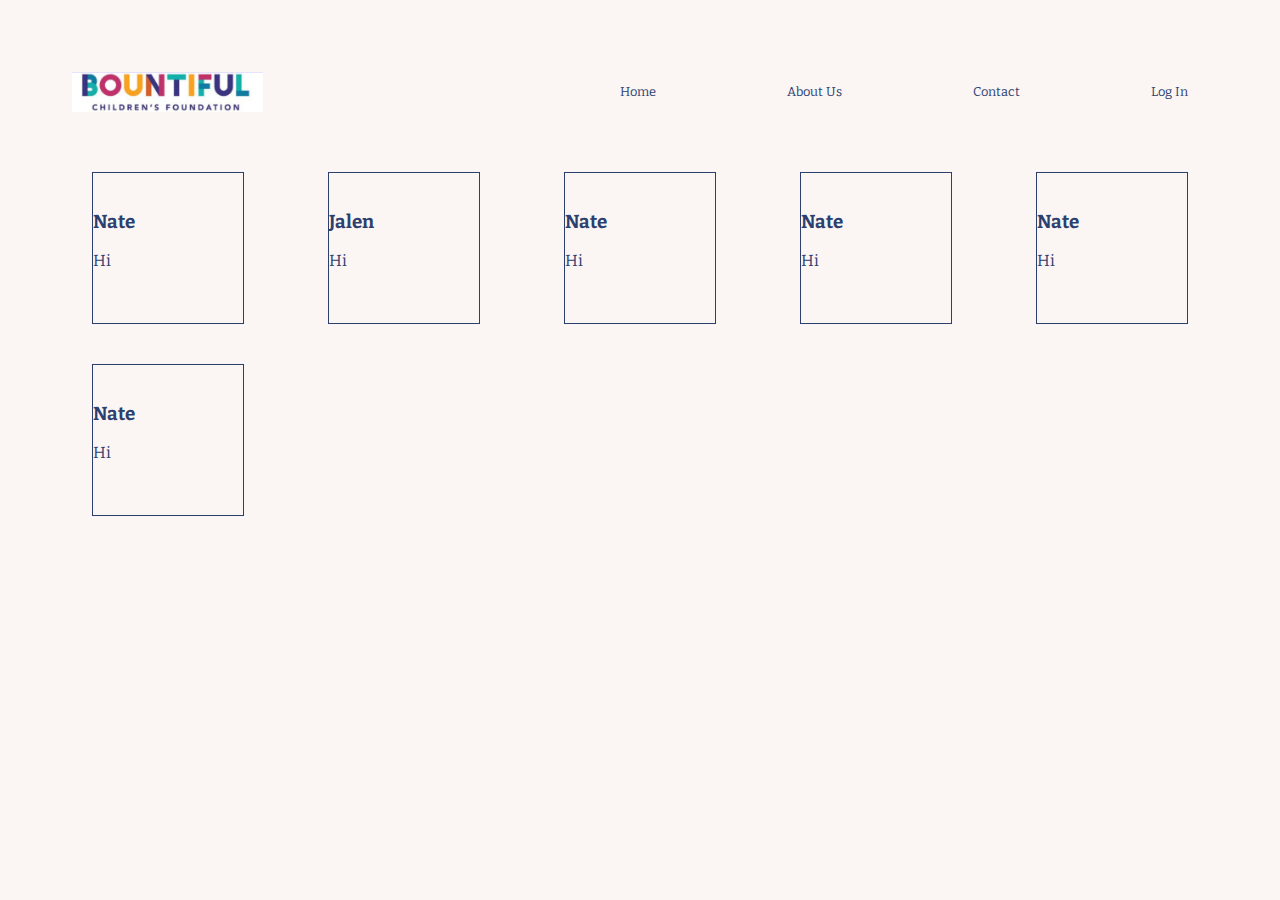
==== about.html @ 31533952 "WIP: About Page up. Waiting on Info" ====
<!DOCTYPE html>

<html lang="en">

<head>
    <title>BCF</title>
    <meta charset="UTF-8">
    <link rel="icon" href="./favicon.ico">
    <link rel="stylesheet" type="text/css" href="./CSS/index.css" />
    <link href="https://fonts.googleapis.com/css?family=Bitter&display=swap" rel="stylesheet">

</head>
<body>
    
    <div class="nav-bar">
        <nav class = "nav">
            <img src = "./Images/Logo.png">
            <div class="nav-items">
                <a href="index.html">Home</a>
                <a href="about.html">About Us</a>
                <a href="#">Contact</a>
                <div class = "login-dropdown">Log In</div>
                <!-- <div class="login-dropdown dropdown-hidden">
                    <a class="dropdown-link" href="https://lambdaschool.com/" target="_blank">Log In</a>
                    <a class="dropdown-link" href="https://www.google.com/" target="_blank">Sign Up</a>
                </div> --> 
            </div> 
        </nav>
    </div>

    <div class="about-us">
        <div class="person" data-person="1">
            <img>
            <h3>Nate</h3>
            <p>Hi</p>
        </div>
        <div class="person" data-person="2">
            <img>
            <h3>Jalen</h3>
            <p>Hi</p>
        </div>
        <div class="person" data-person="3">
            <img>
            <h3>Nate</h3>
            <p>Hi</p>
        </div>
        <div class="person" data-person="4">
            <img>
            <h3>Nate</h3>
            <p>Hi</p>
        </div>
        <div class="person" data-person="5">
            <img>
            <h3>Nate</h3>
            <p>Hi</p>
        </div>
        <div class="person" data-person="6">
            <img>
            <h3>Nate</h3>
            <p>Hi</p>
        </div>

    </div>
</body>
---- CSS/index.css ----
html {
  margin: 5%;
}
html body {
  font-family: 'Bitter', serif;
  display: flex;
  flex-flow: column nowrap;
  background-color: #FBF5F3;
  color: #2C406F;
}
@media (max-width: 500px) {
  html body {
    width: 100%;
  }
}
html body button {
  background-color: #B52020;
  color: #FBF5F3;
  padding: 15px 20px;
  border-radius: 10px;
  border: 1px solid #FBF5 F;
  font-size: 0.8rem;
  font-weight: bold;
  font-family: 'Bitter', serif;
  margin: 2%;
}
@media (max-width: 500px) {
  html body button {
    padding: 10px 35px;
    margin: 0;
  }
}
html body footer {
  padding-top: 10px;
  text-align: center;
  font-size: 0.6rem;
}
html body hr {
  display: block;
  height: 1px;
  border: 0;
  border-top: 1px solid #ccc;
  margin: 1em 0;
}
.nav-bar {
  margin-bottom: 40px;
}
@media (max-width: 500px) {
  .nav-bar {
    margin-bottom: 10px;
  }
}
.nav-bar .nav {
  width: auto;
  display: flex;
  flex-flow: row nowrap;
  justify-content: space-between;
  align-items: center;
}
@media (max-width: 500px) {
  .nav-bar .nav {
    flex-flow: column;
  }
}
.nav-bar .nav img {
  max-height: 40px;
  width: auto;
}
.nav-bar .nav .nav-items {
  width: 50%;
  display: flex;
  flex-flow: row;
  justify-content: space-between;
  padding: 0 20px;
  font-size: 0.8rem;
}
@media (max-width: 500px) {
  .nav-bar .nav .nav-items {
    flex-flow: column;
    align-items: center;
    justify-content: space-between;
  }
}
.nav-bar .nav .nav-items a {
  text-decoration: none;
  color: #2C406F;
}
@media (max-width: 500px) {
  .nav-bar .nav .nav-items a {
    padding: 5px;
  }
}
.nav-bar .nav .nav-items div {
  color: #2C406F;
}
.main-content {
  background-image: url("../Images/Group.png");
  background-repeat: no-repeat;
  background-size: 100% auto;
  height: 50%;
  margin-bottom: 10px;
}
@media (max-width: 500px) {
  .main-content {
    display: flex;
    flex-flow: column;
    align-items: center;
  }
}
.main-content h1 {
  color: #FBF5F3;
  padding: 0 3%;
}
@media (max-width: 500px) {
  .main-content h1 {
    font-size: 1.4rem;
  }
}
.main-content .btn-1 {
  padding: 0 2%;
}
@media (max-width: 500px) {
  .main-content .btn-1 {
    margin-top: 80px;
  }
}
.mission-statement {
  text-align: center;
  padding: 0 15%;
}
.mission-statement h2 {
  font-weight: bold;
}
.mission-statement p {
  font-size: 0.8rem;
}
.story-content {
  display: flex;
  flex-flow: row;
  justify-content: space-between;
  color: white;
}
@media (max-width: 500px) {
  .story-content {
    display: flex;
    flex-flow: column;
    align-items: center;
  }
}
.story-content div {
  width: 33%;
  text-align: center;
}
@media (max-width: 500px) {
  .story-content div {
    width: 85%;
    margin: 1%;
  }
}
.story-content .story-1 {
  background-image: url("../Images/danny-postma-336034-unsplash.jpg");
  background-repeat: no-repeat;
  background-size: 100% auto;
}
.story-content .story-2 {
  background-image: url("../Images/bruno-nascimento-255461-unsplash.jpg");
  background-repeat: no-repeat;
  background-size: 100% auto;
}
.story-content .story-3 {
  background-image: url("../Images/bailey-torres-677237-unsplash.jpg");
  background-repeat: no-repeat;
  background-size: 100% auto;
}
.more-content {
  display: flex;
  flex-flow: column;
  align-items: center;
  height: 10%;
  margin: 10px 0;
}
.more-content h5,
.more-content p {
  margin: 0;
}
.more-stories img {
  max-width: 100%;
}
.about-us {
  display: flex;
  flex-flow: row wrap;
  justify-content: space-between;
}
.about-us .person {
  border: 1px solid #2C406F;
  width: 150px;
  height: 150px;
  margin: 20px;
}
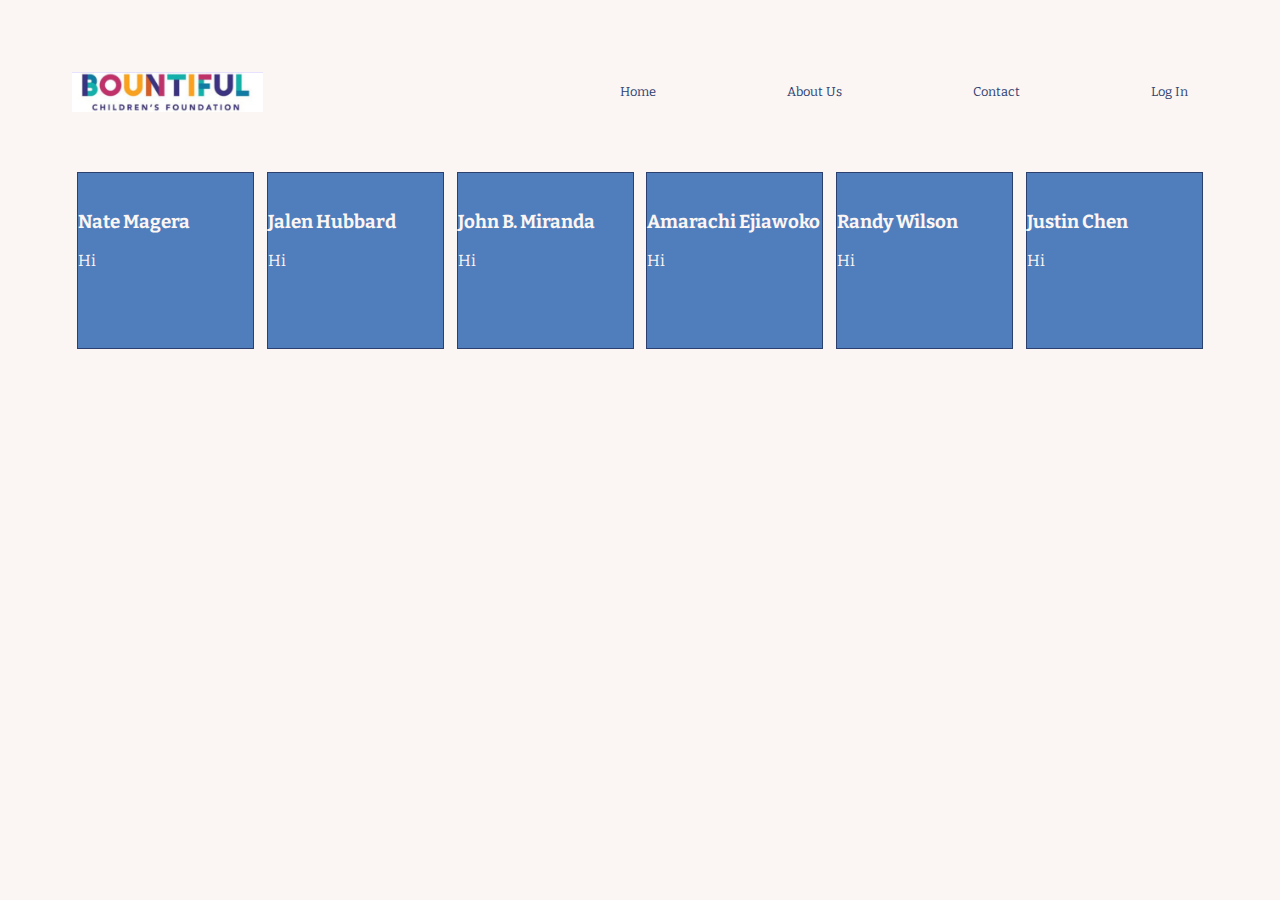
==== commit 6c15adfe: "WIP: About Page loaded" ====
--- a/about.html
+++ b/about.html
@@ -31,32 +31,32 @@
     <div class="about-us">
         <div class="person" data-person="1">
             <img>
-            <h3>Nate</h3>
+            <h3>Nate Magera</h3>
             <p>Hi</p>
         </div>
         <div class="person" data-person="2">
             <img>
-            <h3>Jalen</h3>
+            <h3>Jalen Hubbard</h3>
             <p>Hi</p>
         </div>
         <div class="person" data-person="3">
             <img>
-            <h3>Nate</h3>
+            <h3>John B. Miranda</h3>
             <p>Hi</p>
         </div>
         <div class="person" data-person="4">
             <img>
-            <h3>Nate</h3>
+            <h3>Amarachi Ejiawoko</h3>
             <p>Hi</p>
         </div>
         <div class="person" data-person="5">
             <img>
-            <h3>Nate</h3>
+            <h3>Randy Wilson</h3>
             <p>Hi</p>
         </div>
         <div class="person" data-person="6">
             <img>
-            <h3>Nate</h3>
+            <h3>Justin Chen</h3>
             <p>Hi</p>
         </div>
 
--- a/CSS/index.css
+++ b/CSS/index.css
@@ -140,6 +140,13 @@
   justify-content: space-between;
   color: white;
 }
+.story-content h2 {
+  margin: 15px 0;
+}
+.story-content p {
+  font-size: 0.8rem;
+  margin: 1.5px;
+}
 @media (max-width: 500px) {
   .story-content {
     display: flex;
@@ -149,11 +156,12 @@
 }
 .story-content div {
   width: 33%;
+  height: 250px;
   text-align: center;
 }
 @media (max-width: 500px) {
   .story-content div {
-    width: 85%;
+    width: 80%;
     margin: 1%;
   }
 }
@@ -193,7 +201,9 @@
 }
 .about-us .person {
   border: 1px solid #2C406F;
-  width: 150px;
-  height: 150px;
-  margin: 20px;
-}
+  width: 175px;
+  height: 175px;
+  margin: 20px 5px;
+  background-color: #507DBC;
+  color: #FBF5F3;
+}
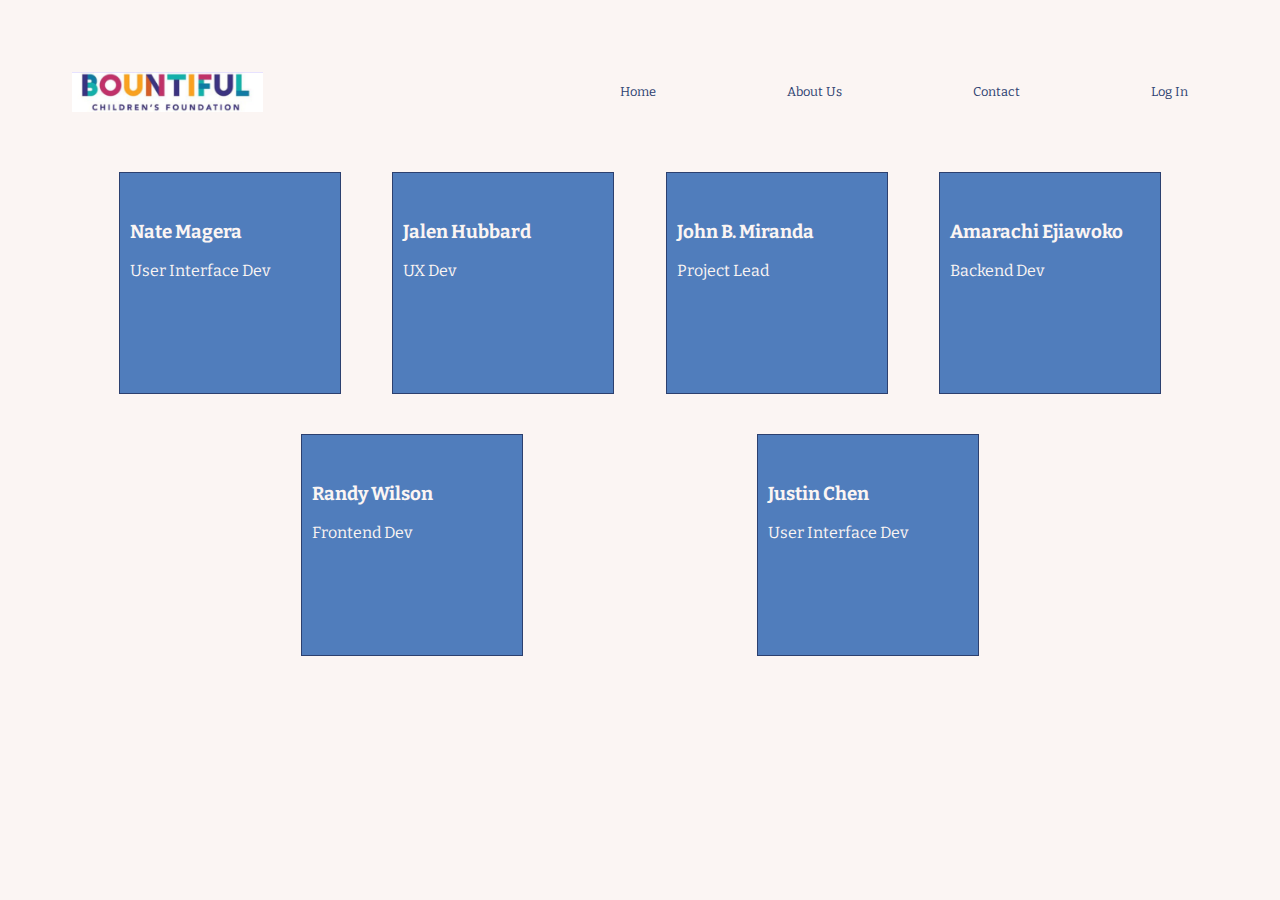
==== commit 3ca8f731: "WIP: Hover for stories working" ====
--- a/about.html
+++ b/about.html
@@ -32,32 +32,32 @@
         <div class="person" data-person="1">
             <img>
             <h3>Nate Magera</h3>
-            <p>Hi</p>
+            <p>User Interface Dev</p>
         </div>
         <div class="person" data-person="2">
             <img>
             <h3>Jalen Hubbard</h3>
-            <p>Hi</p>
+            <p>UX Dev</p>
         </div>
         <div class="person" data-person="3">
             <img>
             <h3>John B. Miranda</h3>
-            <p>Hi</p>
+            <p>Project Lead</p>
         </div>
         <div class="person" data-person="4">
             <img>
             <h3>Amarachi Ejiawoko</h3>
-            <p>Hi</p>
+            <p>Backend Dev</p>
         </div>
         <div class="person" data-person="5">
             <img>
             <h3>Randy Wilson</h3>
-            <p>Hi</p>
+            <p>Frontend Dev</p>
         </div>
         <div class="person" data-person="6">
             <img>
             <h3>Justin Chen</h3>
-            <p>Hi</p>
+            <p>User Interface Dev</p>
         </div>
 
     </div>
--- a/CSS/index.css
+++ b/CSS/index.css
@@ -90,8 +90,35 @@
     padding: 5px;
   }
 }
-.nav-bar .nav .nav-items div {
+.nav-bar .nav .nav-items a .dropdown {
+  z-index: 2;
+  position: absolute;
+  left: 25px;
+  cursor: pointer;
+}
+.nav-bar .nav .nav-items a .dropdown .dropdown-button {
   color: #2C406F;
+}
+.nav-bar .nav .nav-items a .dropdown .dropdown-button:hover {
+  color: red;
+}
+.nav-bar .nav .nav-items a .dropdown .dropdown-content {
+  width: 100%;
+  position: absolute;
+  display: flex;
+  flex-direction: column;
+  align-items: center;
+  margin-top: 10px;
+}
+.nav-bar .nav .nav-items a .dropdown .dropdown-link {
+  width: 100%;
+  text-align: center;
+  padding: 15px 0;
+  font-size: 18px;
+  text-decoration: none;
+}
+.nav-bar .nav .nav-items a .dropdown .dropdown-hidden {
+  display: none;
 }
 .main-content {
   background-image: url("../Images/Group.png");
@@ -138,7 +165,8 @@
   display: flex;
   flex-flow: row;
   justify-content: space-between;
-  color: white;
+  color: #FBF5F3;
+  margin-bottom: 10px;
 }
 .story-content h2 {
   margin: 15px 0;
@@ -156,8 +184,9 @@
 }
 .story-content div {
   width: 33%;
-  height: 250px;
-  text-align: center;
+  height: 141px;
+  text-align: center;
+  transition: 0.6s;
 }
 @media (max-width: 500px) {
   .story-content div {
@@ -170,15 +199,33 @@
   background-repeat: no-repeat;
   background-size: 100% auto;
 }
+.story-content .story-1:hover {
+  transform: scale(1.2);
+  background-image: url("../Images/danny-postma-336034-unsplash.jpg");
+  z-index: 1;
+  box-shadow: 2px 2px 2px #507DBC;
+}
 .story-content .story-2 {
   background-image: url("../Images/bruno-nascimento-255461-unsplash.jpg");
   background-repeat: no-repeat;
   background-size: 100% auto;
 }
+.story-content .story-2:hover {
+  transform: scale(1.2);
+  background-image: url("../Images/bruno-nascimento-255461-unsplash.jpg");
+  z-index: 1;
+  box-shadow: 2px 2px 2px #507DBC;
+}
 .story-content .story-3 {
   background-image: url("../Images/bailey-torres-677237-unsplash.jpg");
   background-repeat: no-repeat;
   background-size: 100% auto;
+}
+.story-content .story-3:hover {
+  transform: scale(1.2);
+  background-image: url("../Images/bailey-torres-677237-unsplash.jpg");
+  z-index: 1;
+  box-shadow: 2px 2px 2px #507DBC;
 }
 .more-content {
   display: flex;
@@ -197,12 +244,13 @@
 .about-us {
   display: flex;
   flex-flow: row wrap;
-  justify-content: space-between;
+  justify-content: space-evenly;
 }
 .about-us .person {
   border: 1px solid #2C406F;
-  width: 175px;
-  height: 175px;
+  padding: 10px;
+  width: 200px;
+  height: 200px;
   margin: 20px 5px;
   background-color: #507DBC;
   color: #FBF5F3;
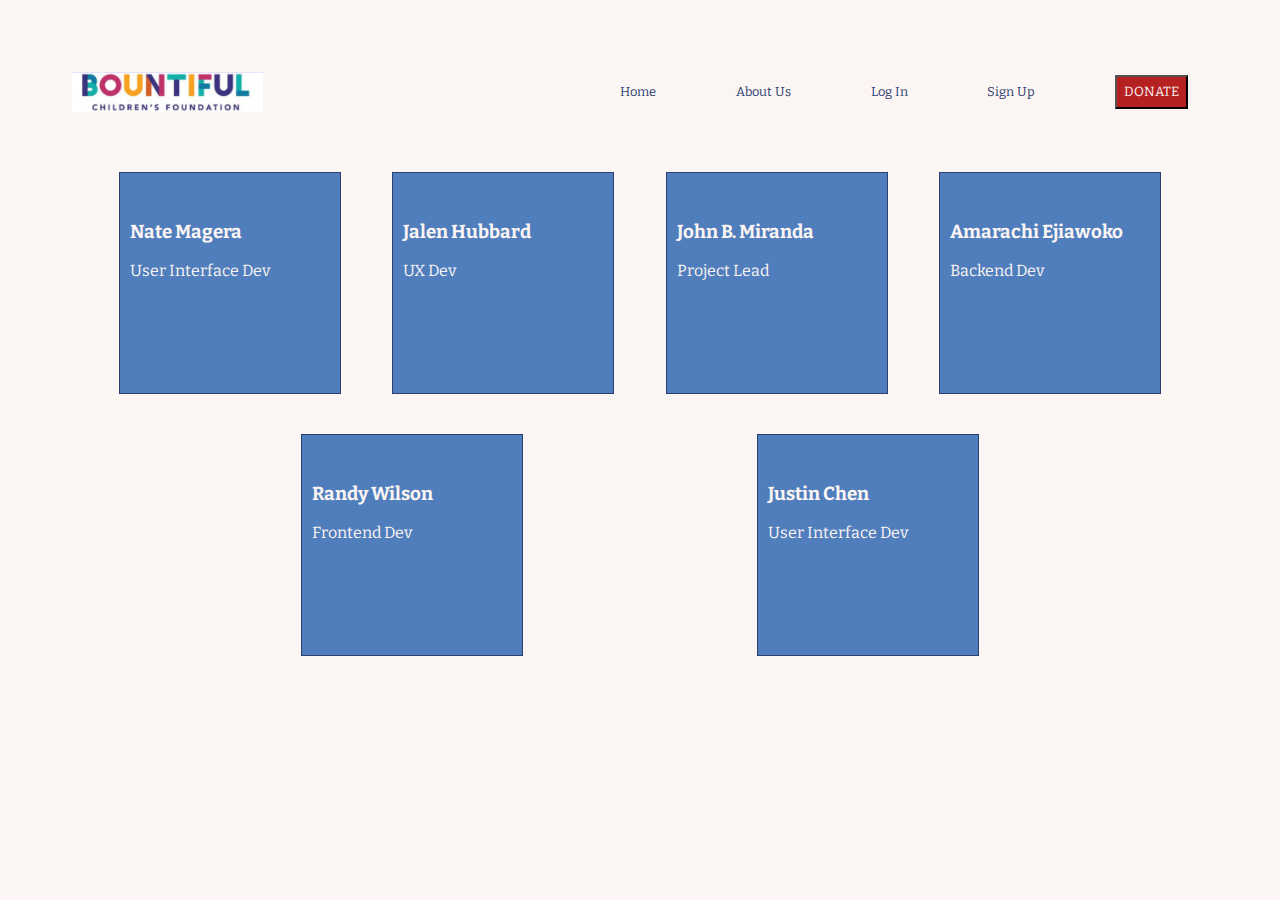
==== commit 7eefbd52: "WIP: Starting to incorporate JS" ====
--- a/about.html
+++ b/about.html
@@ -5,27 +5,33 @@
 <head>
     <title>BCF</title>
     <meta charset="UTF-8">
+    <meta name="viewport" content="width=device-width, initial-scale=1.0">
     <link rel="icon" href="./favicon.ico">
     <link rel="stylesheet" type="text/css" href="./CSS/index.css" />
+    <script src="JS/nav.js" async></script>
     <link href="https://fonts.googleapis.com/css?family=Bitter&display=swap" rel="stylesheet">
 
 </head>
+
 <body>
-    
     <div class="nav-bar">
-        <nav class = "nav">
-            <img src = "./Images/Logo.png">
-            <div class="nav-items">
-                <a href="index.html">Home</a>
-                <a href="about.html">About Us</a>
-                <a href="#">Contact</a>
-                <div class = "login-dropdown">Log In</div>
-                <!-- <div class="login-dropdown dropdown-hidden">
-                    <a class="dropdown-link" href="https://lambdaschool.com/" target="_blank">Log In</a>
-                    <a class="dropdown-link" href="https://www.google.com/" target="_blank">Sign Up</a>
-                </div> --> 
-            </div> 
-        </nav>
+    <nav class = "nav">
+        <img src = "./Images/Logo.png">
+        <div class="nav-items">
+            <a href="index.html">Home</a>
+            <a href="about.html">About Us</a>
+            <!-- <div class="dropdown"> -->
+            <a href="#">Log In</a>
+            <a href="#">Sign Up</a>
+            <button class = "donate">DONATE</button>
+                    <!-- <div class="dropdown-content dropdown-hidden">
+                        <a class="dropdown-link" href="https://lambdaschool.com/" target="_blank">Sign Up</a>
+                        <a class="dropdown-link" href="https://www.google.com/" target="_blank">Google</a>
+                        <a class="dropdown-link" href="https://developer.mozilla.org/en-US/" target="_blank">MDN</a> -->
+                    </div>
+                </div>
+        </div> 
+     </nav>
     </div>
 
     <div class="about-us">
--- a/CSS/index.css
+++ b/CSS/index.css
@@ -13,7 +13,13 @@
     width: 100%;
   }
 }
-html body button {
+html body .donate {
+  background-color: #B52020;
+  color: #fbf5f3;
+  padding: 7px;
+  font-family: 'Bitter', serif;
+}
+html body .tell-us {
   background-color: #B52020;
   color: #FBF5F3;
   padding: 15px 20px;
@@ -25,15 +31,23 @@
   margin: 2%;
 }
 @media (max-width: 500px) {
-  html body button {
+  html body .tell-us {
     padding: 10px 35px;
     margin: 0;
   }
+}
+html body button:hover {
+  background-color: #011638;
 }
 html body footer {
   padding-top: 10px;
   text-align: center;
   font-size: 0.6rem;
+}
+html body footer:hover {
+  transform: scale(1.2);
+  z-index: 1;
+  box-shadow: 2px 2px 2px #507DBC;
 }
 html body hr {
   display: block;
@@ -71,6 +85,7 @@
   display: flex;
   flex-flow: row;
   justify-content: space-between;
+  align-items: center;
   padding: 0 20px;
   font-size: 0.8rem;
 }
@@ -90,36 +105,6 @@
     padding: 5px;
   }
 }
-.nav-bar .nav .nav-items a .dropdown {
-  z-index: 2;
-  position: absolute;
-  left: 25px;
-  cursor: pointer;
-}
-.nav-bar .nav .nav-items a .dropdown .dropdown-button {
-  color: #2C406F;
-}
-.nav-bar .nav .nav-items a .dropdown .dropdown-button:hover {
-  color: red;
-}
-.nav-bar .nav .nav-items a .dropdown .dropdown-content {
-  width: 100%;
-  position: absolute;
-  display: flex;
-  flex-direction: column;
-  align-items: center;
-  margin-top: 10px;
-}
-.nav-bar .nav .nav-items a .dropdown .dropdown-link {
-  width: 100%;
-  text-align: center;
-  padding: 15px 0;
-  font-size: 18px;
-  text-decoration: none;
-}
-.nav-bar .nav .nav-items a .dropdown .dropdown-hidden {
-  display: none;
-}
 .main-content {
   background-image: url("../Images/Group.png");
   background-repeat: no-repeat;
@@ -154,6 +139,7 @@
 .mission-statement {
   text-align: center;
   padding: 0 15%;
+  margin-bottom: 20px;
 }
 .mission-statement h2 {
   font-weight: bold;
@@ -169,7 +155,7 @@
   margin-bottom: 10px;
 }
 .story-content h2 {
-  margin: 15px 0;
+  margin: 25px 0;
 }
 .story-content p {
   font-size: 0.8rem;
@@ -186,6 +172,8 @@
   width: 33%;
   height: 141px;
   text-align: center;
+  -webkit-clip-path: polygon(50% 0%, 100% 41%, 100% 100%, 0 100%, 0 40%);
+  clip-path: polygon(50% 0%, 100% 41%, 100% 100%, 0 100%, 0 40%);
   transition: 0.6s;
 }
 @media (max-width: 500px) {
@@ -238,8 +226,16 @@
 .more-content p {
   margin: 0;
 }
+.more-stories {
+  height: 176.44px;
+}
 .more-stories img {
   max-width: 100%;
+}
+.more-stories:hover {
+  transform: scale(1.1);
+  z-index: 0;
+  box-shadow: 2px 2px 2px #507DBC;
 }
 .about-us {
   display: flex;
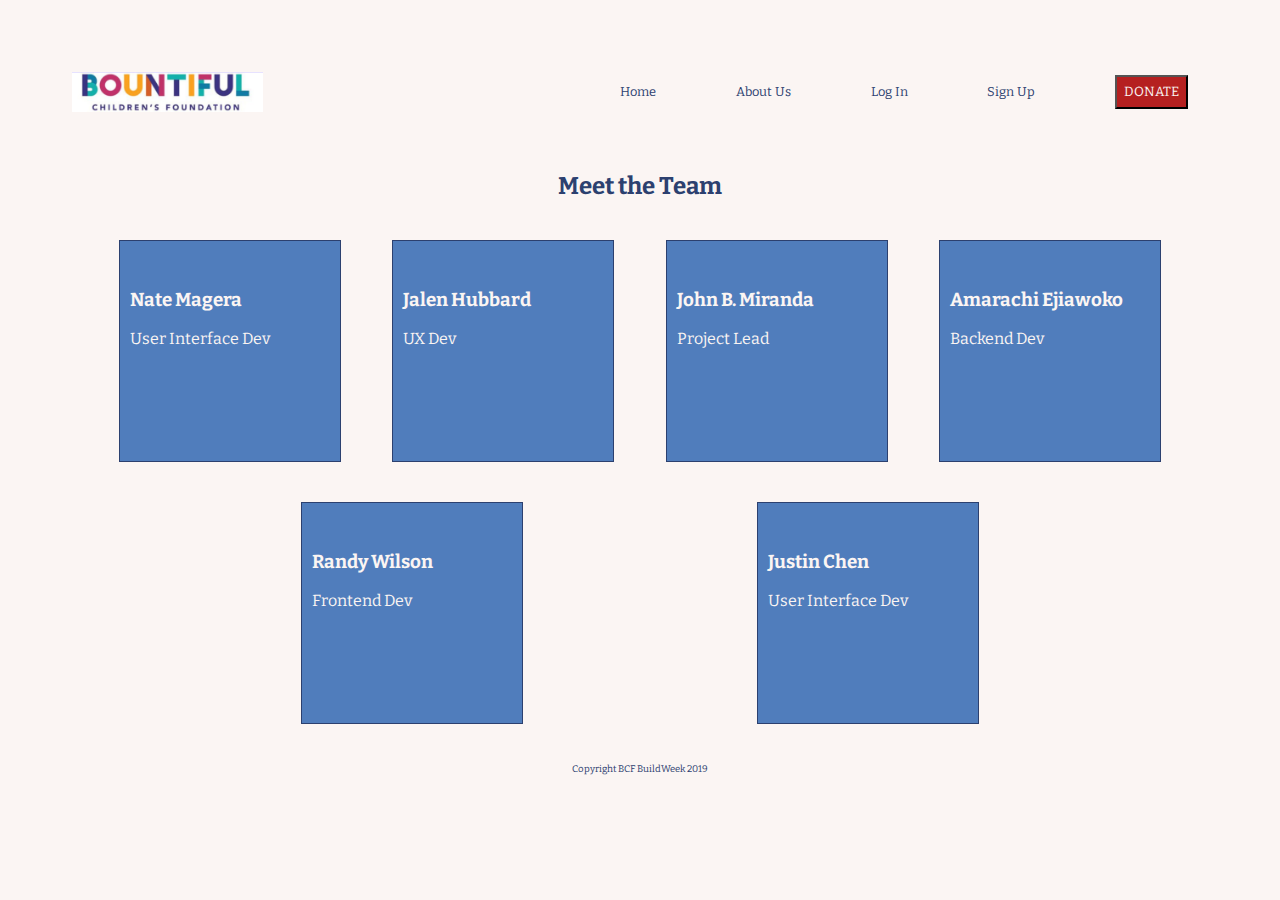
==== commit b103f3f6: "WIP: JS added. Working on image overlays" ====
--- a/about.html
+++ b/about.html
@@ -34,6 +34,8 @@
      </nav>
     </div>
 
+    <h2>Meet the Team</h2>
+
     <div class="about-us">
         <div class="person" data-person="1">
             <img>
@@ -67,4 +69,9 @@
         </div>
 
     </div>
+
+    <footer class="footer">
+            <p>Copyright BCF BuildWeek 2019</p>
+    </footer>
+
 </body>--- a/CSS/index.css
+++ b/CSS/index.css
@@ -43,11 +43,6 @@
   padding-top: 10px;
   text-align: center;
   font-size: 0.6rem;
-}
-html body footer:hover {
-  transform: scale(1.2);
-  z-index: 1;
-  box-shadow: 2px 2px 2px #507DBC;
 }
 html body hr {
   display: block;
@@ -172,8 +167,8 @@
   width: 33%;
   height: 141px;
   text-align: center;
-  -webkit-clip-path: polygon(50% 0%, 100% 41%, 100% 100%, 0 100%, 0 40%);
-  clip-path: polygon(50% 0%, 100% 41%, 100% 100%, 0 100%, 0 40%);
+  -webkit-clip-path: polygon(50% 0%, 100% 25%, 100% 100%, 0 100%, 0 25%);
+  clip-path: polygon(50% 0%, 100% 25%, 100% 100%, 0 100%, 0 25%);
   transition: 0.6s;
 }
 @media (max-width: 500px) {
@@ -222,9 +217,49 @@
   height: 10%;
   margin: 10px 0;
 }
+.more-content .button:hover {
+  color: #507DBC;
+}
 .more-content h5,
 .more-content p {
+  text-align: center;
   margin: 0;
+}
+.more-content .drop-content {
+  display: flex;
+  flex-flow: row nowrap;
+  justify-content: space-between;
+  color: #FBF5F3;
+}
+@media (max-width: 500px) {
+  .more-content .drop-content {
+    display: flex;
+    flex-flow: column;
+    align-items: center;
+  }
+}
+.more-content .drop-content div {
+  margin: 10px 20px;
+  background-color: #507DBC;
+  height: 150px;
+  width: 140px;
+}
+.more-content .drop-content div h3 {
+  padding: 0 10px;
+}
+.more-content .drop-content div p {
+  font-size: 0.8rem;
+  padding: 0 10px;
+  text-align: left;
+}
+.more-content .drop-content div:hover {
+  transform: scale(1.2);
+  background-color: #2C406F;
+  z-index: 1;
+  box-shadow: 2px 2px 2px #507DBC;
+}
+.more-content .dropdown-hidden {
+  display: none;
 }
 .more-stories {
   height: 176.44px;
@@ -234,8 +269,7 @@
 }
 .more-stories:hover {
   transform: scale(1.1);
-  z-index: 0;
-  box-shadow: 2px 2px 2px #507DBC;
+  z-index: 1;
 }
 .about-us {
   display: flex;
@@ -251,3 +285,6 @@
   background-color: #507DBC;
   color: #FBF5F3;
 }
+h2 {
+  text-align: center;
+}
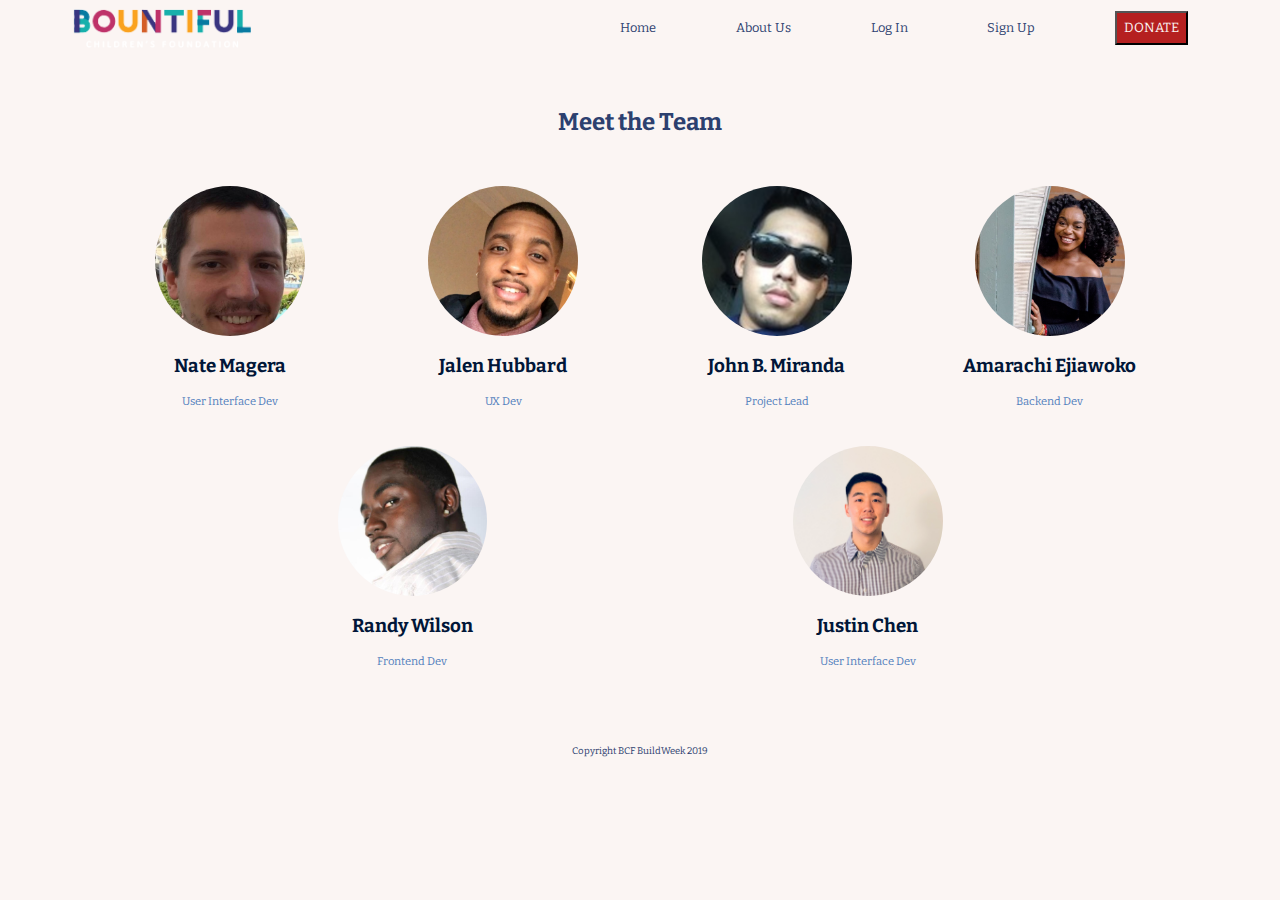
==== commit 55677105: "WIP: Landing and About us up and running, responsive. Pretty much finished" ====
--- a/about.html
+++ b/about.html
@@ -38,32 +38,32 @@
 
     <div class="about-us">
         <div class="person" data-person="1">
-            <img>
+            <img src="./Images/nate.png">
             <h3>Nate Magera</h3>
             <p>User Interface Dev</p>
         </div>
         <div class="person" data-person="2">
-            <img>
+            <img src="./Images/jalen.png">
             <h3>Jalen Hubbard</h3>
             <p>UX Dev</p>
         </div>
         <div class="person" data-person="3">
-            <img>
+            <img src="./Images/john.png">
             <h3>John B. Miranda</h3>
             <p>Project Lead</p>
         </div>
         <div class="person" data-person="4">
-            <img>
+            <img src="./Images/amarachi.png">
             <h3>Amarachi Ejiawoko</h3>
             <p>Backend Dev</p>
         </div>
         <div class="person" data-person="5">
-            <img>
+            <img src="./Images/randy.png">
             <h3>Randy Wilson</h3>
             <p>Frontend Dev</p>
         </div>
         <div class="person" data-person="6">
-            <img>
+            <img src = "Images/justin.jpg">
             <h3>Justin Chen</h3>
             <p>User Interface Dev</p>
         </div>
--- a/CSS/index.css
+++ b/CSS/index.css
@@ -1,5 +1,5 @@
 html {
-  margin: 5%;
+  margin: 0 5% 0 5%;
 }
 html body {
   font-family: 'Bitter', serif;
@@ -40,7 +40,7 @@
   background-color: #011638;
 }
 html body footer {
-  padding-top: 10px;
+  margin-top: 60px;
   text-align: center;
   font-size: 0.6rem;
 }
@@ -178,35 +178,35 @@
   }
 }
 .story-content .story-1 {
-  background-image: url("../Images/danny-postma-336034-unsplash.jpg");
+  background-image: url("../Images/story1.png");
   background-repeat: no-repeat;
   background-size: 100% auto;
 }
 .story-content .story-1:hover {
   transform: scale(1.2);
-  background-image: url("../Images/danny-postma-336034-unsplash.jpg");
+  background-image: url("../Images/story1.png");
   z-index: 1;
   box-shadow: 2px 2px 2px #507DBC;
 }
 .story-content .story-2 {
-  background-image: url("../Images/bruno-nascimento-255461-unsplash.jpg");
+  background-image: url("../Images/story2.png");
   background-repeat: no-repeat;
   background-size: 100% auto;
 }
 .story-content .story-2:hover {
   transform: scale(1.2);
-  background-image: url("../Images/bruno-nascimento-255461-unsplash.jpg");
+  background-image: url("../Images/story2.png");
   z-index: 1;
   box-shadow: 2px 2px 2px #507DBC;
 }
 .story-content .story-3 {
-  background-image: url("../Images/bailey-torres-677237-unsplash.jpg");
+  background-image: url("../Images/story3.png");
   background-repeat: no-repeat;
   background-size: 100% auto;
 }
 .story-content .story-3:hover {
   transform: scale(1.2);
-  background-image: url("../Images/bailey-torres-677237-unsplash.jpg");
+  background-image: url("../Images/story3.png");
   z-index: 1;
   box-shadow: 2px 2px 2px #507DBC;
 }
@@ -277,13 +277,28 @@
   justify-content: space-evenly;
 }
 .about-us .person {
-  border: 1px solid #2C406F;
+  display: flex;
+  flex-flow: column;
+  align-items: center;
   padding: 10px;
   width: 200px;
   height: 200px;
   margin: 20px 5px;
-  background-color: #507DBC;
-  color: #FBF5F3;
+  color: #011638;
+}
+.about-us .person img {
+  height: 150px;
+  border-radius: 50%;
+  transition: linear 0.1s;
+}
+.about-us .person img:hover {
+  box-shadow: 5px 5px 10px 1px #2C406F;
+  transform: scale(1.1);
+}
+.about-us .person p {
+  font-size: 0.7rem;
+  margin: 0;
+  color: #507DBC;
 }
 h2 {
   text-align: center;
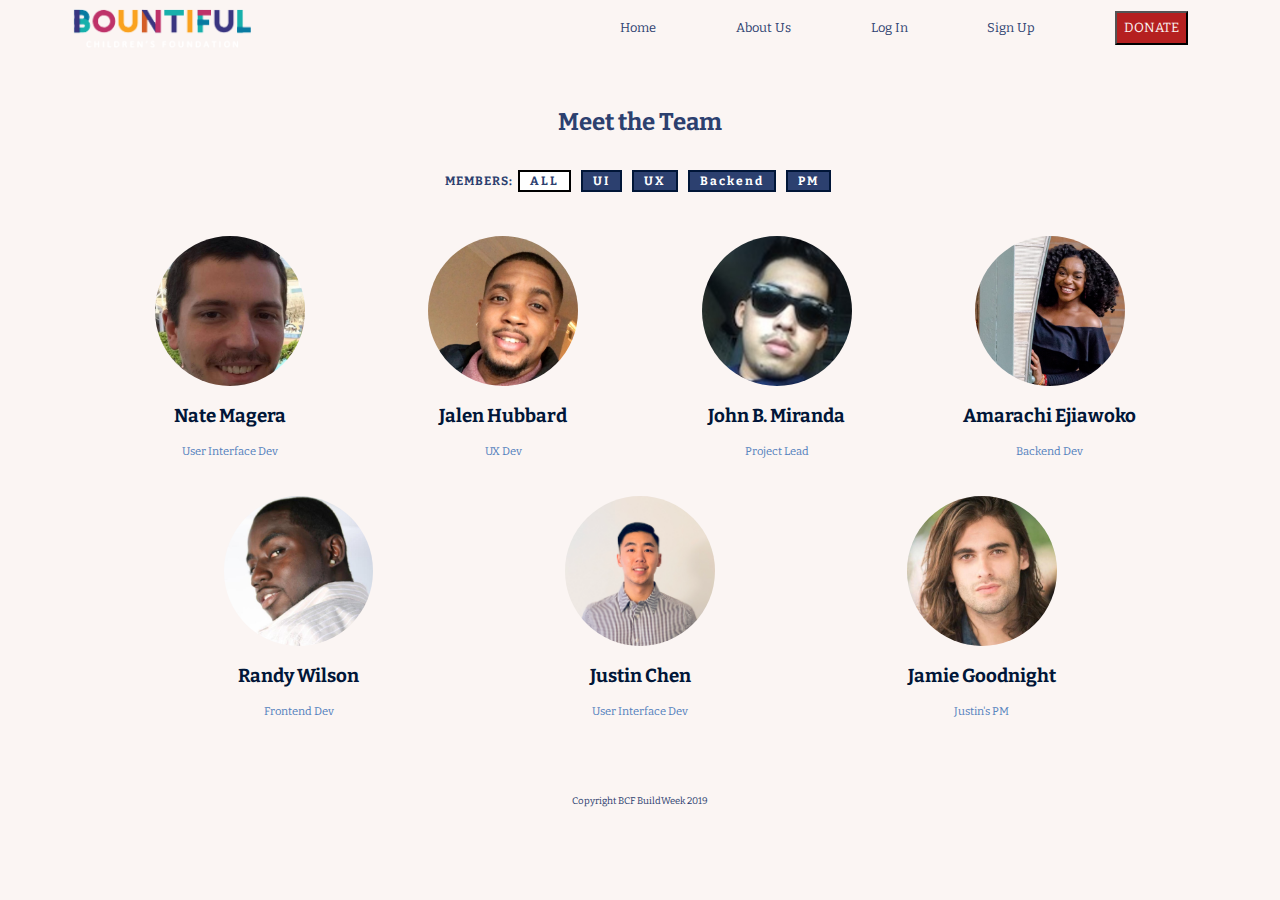
==== commit 202c8ecf: "JS Complete for About Page" ====
--- a/about.html
+++ b/about.html
@@ -8,7 +8,7 @@
     <meta name="viewport" content="width=device-width, initial-scale=1.0">
     <link rel="icon" href="./favicon.ico">
     <link rel="stylesheet" type="text/css" href="./CSS/index.css" />
-    <script src="JS/nav.js" async></script>
+    <script src="JS/global.js" async></script>
     <link href="https://fonts.googleapis.com/css?family=Bitter&display=swap" rel="stylesheet">
 
 </head>
@@ -36,36 +36,53 @@
 
     <h2>Meet the Team</h2>
 
+    <div class="tabs">
+        <div class="topics">
+          <span class="title">MEMBERS:</span>
+          <div data-person="all" class="tab active-tab">ALL</div>
+          <div data-person="ui" class="tab">UI</div>
+          <div data-person="ux" class="tab">UX</div>
+          <div data-person="be" class="tab">Backend</div>
+          <div data-person="pm" class="tab">PM</div>
+          <!-- -->
+        </div>
+    </div>
+
     <div class="about-us">
-        <div class="person" data-person="1">
+        <div class="person" data-person="ui">
             <img src="./Images/nate.png">
             <h3>Nate Magera</h3>
             <p>User Interface Dev</p>
         </div>
-        <div class="person" data-person="2">
+        <div class="person" data-person="ux">
             <img src="./Images/jalen.png">
             <h3>Jalen Hubbard</h3>
             <p>UX Dev</p>
         </div>
-        <div class="person" data-person="3">
+        <div class="person" data-person="pm">
             <img src="./Images/john.png">
             <h3>John B. Miranda</h3>
             <p>Project Lead</p>
         </div>
-        <div class="person" data-person="4">
+        <div class="person" data-person="be">
             <img src="./Images/amarachi.png">
             <h3>Amarachi Ejiawoko</h3>
             <p>Backend Dev</p>
         </div>
-        <div class="person" data-person="5">
+        <div class="person" data-person="pm">
             <img src="./Images/randy.png">
             <h3>Randy Wilson</h3>
             <p>Frontend Dev</p>
         </div>
-        <div class="person" data-person="6">
+        <div class="person" data-person="ui">
             <img src = "Images/justin.jpg">
             <h3>Justin Chen</h3>
             <p>User Interface Dev</p>
+        </div>
+        <div class="person" data-person="pm">
+            <img src = "Images/jamie.png">
+            <h3>Jamie Goodnight</h3>
+            <p>Justin's PM</p>
         </div>
 
     </div>
--- a/CSS/index.css
+++ b/CSS/index.css
@@ -1,5 +1,10 @@
 html {
   margin: 0 5% 0 5%;
+}
+@media (max-width: 500px) {
+  html {
+    margin: 0 0 0 0;
+  }
 }
 html body {
   font-family: 'Bitter', serif;
@@ -223,7 +228,7 @@
 .more-content h5,
 .more-content p {
   text-align: center;
-  margin: 0;
+  margin: 2px;
 }
 .more-content .drop-content {
   display: flex;
@@ -240,21 +245,19 @@
 }
 .more-content .drop-content div {
   margin: 10px 20px;
-  background-color: #507DBC;
-  height: 150px;
-  width: 140px;
-}
-.more-content .drop-content div h3 {
-  padding: 0 10px;
+  background-color: #2C406F;
+  height: 140px;
+  width: 160px;
+  display: flex;
+  flex-flow: column;
+  align-items: center;
 }
 .more-content .drop-content div p {
   font-size: 0.8rem;
-  padding: 0 10px;
-  text-align: left;
 }
 .more-content .drop-content div:hover {
   transform: scale(1.2);
-  background-color: #2C406F;
+  background-color: #507DBC;
   z-index: 1;
   box-shadow: 2px 2px 2px #507DBC;
 }
@@ -303,3 +306,38 @@
 h2 {
   text-align: center;
 }
+.tabs {
+  display: flex;
+  flex-flow: row;
+  justify-content: center;
+  height: 50px;
+}
+.tabs .topics {
+  display: flex;
+  flex-flow: row;
+  align-items: center;
+}
+.tabs .topics .title {
+  font-size: 12px;
+  letter-spacing: 1px;
+  font-weight: bold;
+}
+.tabs .topics .tab {
+  color: white;
+  background-color: #2C406F;
+  border: 2px solid #011638;
+  margin: 0 5px;
+  padding: 2px 10px;
+  font-size: 12px;
+  letter-spacing: 2px;
+  cursor: pointer;
+  font-weight: bold;
+}
+.tabs .topics .tab:hover {
+  text-decoration: underline;
+}
+.tabs .topics .active-tab {
+  background-color: white;
+  color: #2C406F;
+  border: 2px solid black;
+}
